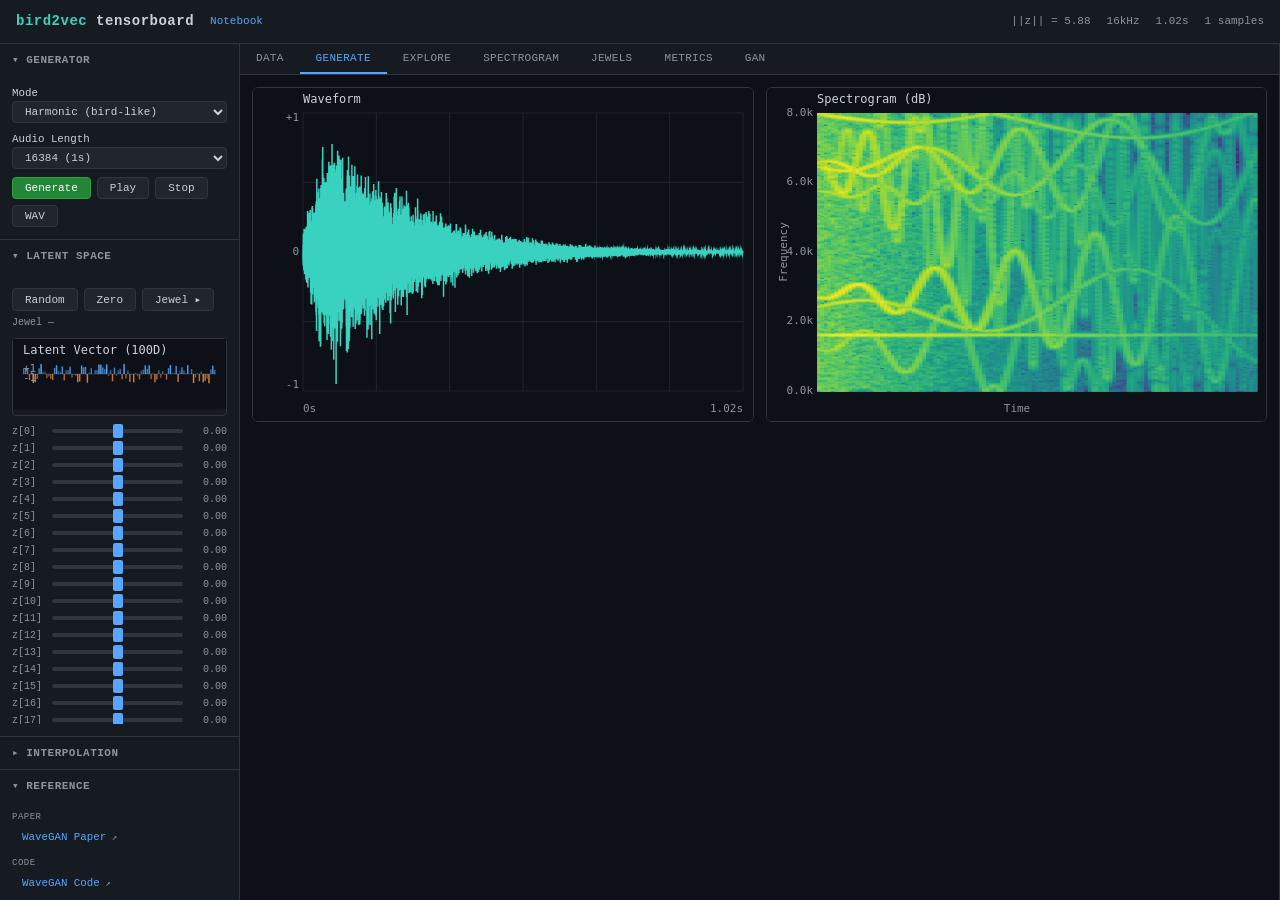
==== index.html @ 1464837a "feat: pak manifest + tetra-pak dashboard + GAN tab + extinct-bird preset - pak.toml/pak.json declare" ====
<!DOCTYPE html>
<html lang="en">
<head>
  <meta charset="UTF-8">
  <meta name="viewport" content="width=device-width, initial-scale=1.0">
  <title>bird2vec — TensorBoard Lite</title>
  <link rel="stylesheet" href="css/style.css">
</head>
<body>
<div class="app">

  <!-- Header -->
  <header class="header">
    <h1><span>bird2vec</span> tensorboard</h1>
    <a href="notebook.html" style="color:var(--blue);text-decoration:none;font-size:11px">Notebook</a>
    <div id="stats"></div>
  </header>

  <!-- Main -->
  <div class="main">

    <!-- Sidebar -->
    <aside class="sidebar" id="sidebar">
      <div class="sidebar-handle" id="sidebar-handle"></div>

      <!-- Generator -->
      <details class="section" open>
        <summary>Generator</summary>
        <div class="section-body">
          <label>Mode</label>
          <select id="gen-mode">
            <option value="harmonic" selected>Harmonic (bird-like)</option>
            <option value="wavegan">WaveGAN (deterministic)</option>
          </select>

          <label style="margin-top:8px;display:block">Audio Length</label>
          <select id="audio-length">
            <option value="8192">8192 (0.5s)</option>
            <option value="16384" selected>16384 (1s)</option>
            <option value="32768">32768 (2s)</option>
          </select>

          <div class="btn-row">
            <button class="btn btn-primary" id="btn-generate">Generate</button>
            <button class="btn" id="btn-play">Play</button>
            <button class="btn" id="btn-stop">Stop</button>
            <button class="btn" id="btn-download">WAV</button>
          </div>
        </div>
      </details>

      <!-- Latent Vector -->
      <details class="section" open>
        <summary>Latent Space</summary>
        <div class="section-body">
          <div class="btn-row">
            <button class="btn" id="btn-randomize">Random</button>
            <button class="btn" id="btn-zero">Zero</button>
            <button class="btn" id="btn-jewel-next">Jewel ▸</button>
          </div>
          <div id="jewel-label" style="font-size:10px;color:var(--text-muted);margin-top:4px">Jewel —</div>

          <div class="latent-preview">
            <canvas id="canvas-latent" width="200" height="60"></canvas>
          </div>

          <div id="dim-sliders" style="margin-top:8px;max-height:300px;overflow-y:auto"></div>
        </div>
      </details>

      <!-- Interpolation -->
      <details class="section">
        <summary>Interpolation</summary>
        <div class="section-body">
          <div class="info">
            Interpolates between Jewel A (current) and Jewel B.<br>
            Use <code>Jewel ▸</code> to set endpoints.
          </div>
          <div class="interp-row" style="margin-top:8px">
            <label>t</label>
            <input type="range" id="interp-slider" min="0" max="1" step="0.01" value="0">
            <span class="interp-val" id="interp-val">0.00</span>
          </div>
        </div>
      </details>

      <!-- Reference Links -->
      <details class="section" open>
        <summary>Reference</summary>
        <div class="section-body">
          <div id="ref-links"></div>
        </div>
      </details>

      <!-- Info -->
      <details class="section">
        <summary>About</summary>
        <div class="section-body info">
          <p><strong>bird2vec</strong> — latent space audio synthesis</p>
          <p style="margin-top:6px">
            100D latent → generator → audio waveform.
            Based on WaveGAN.
          </p>
          <p style="margin-top:6px;color:var(--text-muted)">
            Keys: 1-7 tabs · Esc close panel
          </p>
        </div>
      </details>
    </aside>

    <!-- Content + Wiki panel wrapper -->
    <div class="content-wrap">

    <!-- Content -->
    <div class="content">

      <!-- Tab bar -->
      <nav class="tab-bar">
        <button class="tab-btn" data-tab="data">Data</button>
        <button class="tab-btn active" data-tab="generate">Generate</button>
        <button class="tab-btn" data-tab="explore">Explore</button>
        <button class="tab-btn" data-tab="spectrogram">Spectrogram</button>
        <button class="tab-btn" data-tab="jewels">Jewels</button>
        <button class="tab-btn" data-tab="metrics">Metrics</button>
        <button class="tab-btn" data-tab="gan">GAN</button>
      </nav>

      <!-- Tab content -->
      <div class="tab-content">

        <!-- Data tab -->
        <div class="tab-pane" id="tab-data">
          <div class="data-section">
            <h3 class="section-title">Xeno-Canto Bird Recordings (API v3)</h3>
            <div class="search-row" style="margin-bottom:6px">
              <input type="password" id="xc-key" class="text-input" placeholder="API key (xeno-canto.org account)" style="flex:0 0 180px">
            </div>
            <div class="search-row">
              <input type="text" id="xc-query" class="text-input" placeholder='en:"common blackbird"' value='en:"common blackbird"'>
              <button class="btn btn-primary" id="btn-xc-search">Search</button>
            </div>
            <div class="info" style="margin-top:4px">Tags: <code>en:</code> <code>gen:</code> <code>sp:</code> <code>cnt:</code> <code>q:</code> <code>type:song</code></div>
            <div id="xc-results" class="xc-results"></div>
          </div>

          <div class="data-section">
            <h3 class="section-title">Extinct & Critically Endangered <span style="color:var(--text-muted);font-weight:normal">— voices to preserve</span></h3>
            <div class="info" style="margin-bottom:8px">
              One-click load curated species. This pak's existing checkpoint
              (<code>wgtrain-stream-kauai-6-2sec</code>) was trained on Kauaʻi field
              recordings — these species share that acoustic context. Recording
              the latent space of a bird that no longer sings is the point of
              "tubes of dust."
            </div>
            <div id="extinct-chips" class="btn-row" style="flex-wrap:wrap;gap:6px"></div>
            <div class="info" style="margin-top:6px;font-size:10px">
              ▸ Clicking a chip populates the search box and runs the query · then use <strong>+ Add</strong> on each result, or <strong>Add all</strong> below to bulk-ingest at quality A.
            </div>
            <div class="btn-row" style="margin-top:6px">
              <button class="btn" id="btn-xc-add-all">Add all results to dataset</button>
              <button class="btn" id="btn-extinct-prep">Recommend prep settings</button>
            </div>
            <div id="extinct-prep-out" class="info" style="margin-top:6px"></div>
          </div>

          <div class="data-section">
            <h3 class="section-title">Local Audio Files</h3>
            <div class="info" style="margin-bottom:8px">WAV, MP3, OGG, FLAC — decoded and sliced into training chunks</div>
            <label class="file-label">
              <input type="file" id="file-input" accept="audio/*" multiple hidden>
              <span class="btn">Choose Files</span>
            </label>
          </div>

          <div class="data-section">
            <h3 class="section-title">Synthetic Data</h3>
            <div class="synth-row">
              <label>Samples</label>
              <input type="number" id="synthetic-count" class="text-input" value="50" min="1" max="500" style="width:80px">
              <button class="btn" id="btn-synthetic">Generate</button>
            </div>
          </div>

          <div class="data-section">
            <h3 class="section-title">Dataset</h3>
            <div id="dataset-info"><span class="info">No training data loaded</span></div>
            <div class="btn-row" style="margin-top:8px">
              <button class="btn" id="btn-clear-data">Clear All</button>
            </div>
          </div>

          <div class="canvas-row" style="margin-top:12px">
            <div class="canvas-wrap">
              <canvas id="canvas-data-preview" height="180"></canvas>
            </div>
            <div class="canvas-wrap">
              <canvas id="canvas-data-spec" height="180"></canvas>
            </div>
          </div>

          <div id="data-status" class="data-status"></div>
        </div>

        <!-- Generate tab -->
        <div class="tab-pane active" id="tab-generate">
          <div class="canvas-row">
            <div class="canvas-wrap">
              <canvas id="canvas-waveform" height="200"></canvas>
            </div>
            <div class="canvas-wrap">
              <canvas id="canvas-spectrogram" height="200"></canvas>
            </div>
          </div>
        </div>

        <!-- Explore tab -->
        <div class="tab-pane" id="tab-explore">
          <div class="canvas-row">
            <div class="canvas-wrap">
              <canvas id="canvas-scatter" height="250"></canvas>
            </div>
            <div class="canvas-wrap">
              <canvas id="canvas-interp" height="250"></canvas>
            </div>
          </div>
        </div>

        <!-- Spectrogram tab -->
        <div class="tab-pane" id="tab-spectrogram">
          <div class="canvas-wrap canvas-full">
            <canvas id="canvas-spec-full" height="400"></canvas>
          </div>
        </div>

        <!-- Jewels tab -->
        <div class="tab-pane" id="tab-jewels">
          <div class="jewel-grid" id="jewel-grid"></div>
        </div>

        <!-- Metrics tab -->
        <div class="tab-pane" id="tab-metrics">
          <div class="canvas-row">
            <div class="canvas-wrap">
              <canvas id="canvas-loss" height="200"></canvas>
            </div>
            <div class="canvas-wrap">
              <canvas id="canvas-hist" height="200"></canvas>
            </div>
          </div>
          <div class="info" style="margin-top:8px">
            Metrics populate during training. Use the generator to explore the
            latent space and listen to how different z vectors sound.
          </div>
        </div>

        <!-- GAN tab — annotated WaveGAN architecture -->
        <div class="tab-pane" id="tab-gan">
          <div class="data-section">
            <h3 class="section-title">Architecture · WaveGAN (Donahue, McAuley, Puckette · 2018 · <a href="https://arxiv.org/abs/1802.04208" target="_blank" rel="noopener" style="color:var(--blue)">arXiv:1802.04208</a>)</h3>
            <div class="info" style="margin-bottom:8px">
              Confirmed from <code>wavegan_generate.ipynb</code> + <code>bird2vec_generate.ipynb</code>: loads <code>wavegan-v1</code> checkpoints, latent <code>z ∈ R<sup>100</sup></code> ~ U[−1,1], generator emits 16384-sample raw waveform at 16 kHz (~1 s). Trained on the Kauaʻi field-recording set (<code>wgtrain-stream-kauai-6-2sec</code>). Not wav2vec 2.0 (contrastive SSL); not VAE.
            </div>

            <svg viewBox="0 0 880 360" style="width:100%;height:auto;background:var(--bg-inset);border:1px solid var(--border);border-radius:4px" xmlns="http://www.w3.org/2000/svg">
              <defs>
                <marker id="arr" viewBox="0 0 10 10" refX="9" refY="5" markerWidth="6" markerHeight="6" orient="auto">
                  <path d="M0,0 L10,5 L0,10 z" fill="#8b949e"/>
                </marker>
                <style>
                  .lbl { fill:#c9d1d9; font:11px 'SF Mono',Consolas,monospace; }
                  .sub { fill:#8b949e; font:9px 'SF Mono',Consolas,monospace; }
                  .ttl { fill:#58a6ff; font:bold 12px 'SF Mono',Consolas,monospace; }
                  .red { fill:#f85149; font:bold 12px 'SF Mono',Consolas,monospace; }
                  .blk { fill:#161b22; stroke:#30363d; }
                  .blkG { fill:#1b2a1d; stroke:#3fb950; }
                  .blkD { fill:#2a1c1c; stroke:#f85149; }
                  .blkZ { fill:#1b1e2a; stroke:#bc8cff; }
                  .blkY { fill:#2a261a; stroke:#f0883e; }
                </style>
              </defs>

              <!-- Generator row -->
              <text x="20" y="28" class="ttl">Generator  G(z) — 1D transposed convolutions, kernel=25, stride=4</text>

              <rect x="20" y="50" width="80" height="60" rx="3" class="blkZ"/>
              <text x="60" y="78" text-anchor="middle" class="lbl">z</text>
              <text x="60" y="94" text-anchor="middle" class="sub">[100]  U[−1,1]</text>

              <line x1="100" y1="80" x2="130" y2="80" stroke="#8b949e" marker-end="url(#arr)"/>

              <rect x="130" y="50" width="100" height="60" rx="3" class="blkG"/>
              <text x="180" y="74" text-anchor="middle" class="lbl">Dense + Reshape</text>
              <text x="180" y="90" text-anchor="middle" class="sub">[16, 1024]</text>
              <text x="180" y="103" text-anchor="middle" class="sub">ReLU</text>

              <line x1="230" y1="80" x2="258" y2="80" stroke="#8b949e" marker-end="url(#arr)"/>

              <rect x="258" y="50" width="92" height="60" rx="3" class="blkG"/>
              <text x="304" y="74" text-anchor="middle" class="lbl">TConv1D ×4↑</text>
              <text x="304" y="90" text-anchor="middle" class="sub">[64, 512]</text>
              <text x="304" y="103" text-anchor="middle" class="sub">ReLU</text>

              <line x1="350" y1="80" x2="378" y2="80" stroke="#8b949e" marker-end="url(#arr)"/>

              <rect x="378" y="50" width="92" height="60" rx="3" class="blkG"/>
              <text x="424" y="74" text-anchor="middle" class="lbl">TConv1D ×4↑</text>
              <text x="424" y="90" text-anchor="middle" class="sub">[256, 256]</text>
              <text x="424" y="103" text-anchor="middle" class="sub">ReLU</text>

              <line x1="470" y1="80" x2="498" y2="80" stroke="#8b949e" marker-end="url(#arr)"/>

              <rect x="498" y="50" width="92" height="60" rx="3" class="blkG"/>
              <text x="544" y="74" text-anchor="middle" class="lbl">TConv1D ×4↑</text>
              <text x="544" y="90" text-anchor="middle" class="sub">[1024, 128]</text>
              <text x="544" y="103" text-anchor="middle" class="sub">ReLU</text>

              <line x1="590" y1="80" x2="618" y2="80" stroke="#8b949e" marker-end="url(#arr)"/>

              <rect x="618" y="50" width="92" height="60" rx="3" class="blkG"/>
              <text x="664" y="74" text-anchor="middle" class="lbl">TConv1D ×4↑</text>
              <text x="664" y="90" text-anchor="middle" class="sub">[4096, 64]</text>
              <text x="664" y="103" text-anchor="middle" class="sub">ReLU</text>

              <line x1="710" y1="80" x2="738" y2="80" stroke="#8b949e" marker-end="url(#arr)"/>

              <rect x="738" y="50" width="120" height="60" rx="3" class="blkY"/>
              <text x="798" y="74" text-anchor="middle" class="lbl">TConv1D ×4↑ · tanh</text>
              <text x="798" y="90" text-anchor="middle" class="sub">G_z [16384, 1]</text>
              <text x="798" y="103" text-anchor="middle" class="sub">16 kHz · ~1 s</text>

              <!-- Adversarial loss arrow -->
              <line x1="798" y1="110" x2="798" y2="180" stroke="#8b949e" stroke-dasharray="3,3"/>
              <text x="808" y="148" class="sub">fake</text>

              <!-- Real path -->
              <rect x="20" y="180" width="120" height="40" rx="3" class="blk"/>
              <text x="80" y="198" text-anchor="middle" class="lbl">Real audio x</text>
              <text x="80" y="212" text-anchor="middle" class="sub">[16384, 1] · 16 kHz</text>
              <line x1="140" y1="200" x2="170" y2="200" stroke="#8b949e" marker-end="url(#arr)"/>

              <!-- Discriminator row -->
              <text x="170" y="174" class="ttl">Discriminator  D(x)  —  strided 1D convs · Phase Shuffle · LeakyReLU(0.2)</text>

              <rect x="170" y="185" width="80" height="40" rx="3" class="blkD"/>
              <text x="210" y="200" text-anchor="middle" class="sub">Conv1D ↓4</text>
              <text x="210" y="214" text-anchor="middle" class="sub">[4096,64]</text>

              <rect x="260" y="185" width="80" height="40" rx="3" class="blkD"/>
              <text x="300" y="200" text-anchor="middle" class="sub">Conv1D ↓4 + PS</text>
              <text x="300" y="214" text-anchor="middle" class="sub">[1024,128]</text>

              <rect x="350" y="185" width="80" height="40" rx="3" class="blkD"/>
              <text x="390" y="200" text-anchor="middle" class="sub">Conv1D ↓4 + PS</text>
              <text x="390" y="214" text-anchor="middle" class="sub">[256,256]</text>

              <rect x="440" y="185" width="80" height="40" rx="3" class="blkD"/>
              <text x="480" y="200" text-anchor="middle" class="sub">Conv1D ↓4 + PS</text>
              <text x="480" y="214" text-anchor="middle" class="sub">[64,512]</text>

              <rect x="530" y="185" width="80" height="40" rx="3" class="blkD"/>
              <text x="570" y="200" text-anchor="middle" class="sub">Conv1D ↓4</text>
              <text x="570" y="214" text-anchor="middle" class="sub">[16,1024]</text>

              <rect x="620" y="185" width="120" height="40" rx="3" class="blkD"/>
              <text x="680" y="200" text-anchor="middle" class="lbl">Dense → scalar</text>
              <text x="680" y="214" text-anchor="middle" class="sub">D(·) ∈ ℝ</text>

              <line x1="740" y1="205" x2="780" y2="205" stroke="#8b949e" marker-end="url(#arr)"/>
              <rect x="780" y="185" width="80" height="40" rx="3" class="blkY"/>
              <text x="820" y="207" text-anchor="middle" class="red">WGAN-GP</text>

              <!-- Phase shuffle note -->
              <text x="20" y="265" class="ttl">Notes</text>
              <text x="20" y="285" class="lbl">• Phase Shuffle (n=2):</text>
              <text x="180" y="285" class="sub">randomly shifts each D feature map by k ∈ [−2,+2] samples — kills the checkerboard artifact tell.</text>
              <text x="20" y="303" class="lbl">• Loss:</text>
              <text x="80" y="303" class="sub">min<sub>G</sub> max<sub>D</sub> 𝔼[D(x)] − 𝔼[D(G(z))]  +  λ · 𝔼[(‖∇<sub>x̂</sub>D(x̂)‖₂ − 1)²]   (Wasserstein + gradient penalty, λ=10)</text>
              <text x="20" y="321" class="lbl">• Inference:</text>
              <text x="80" y="321" class="sub">only G runs · tensors <code style="fill:#c9d1d9">z:0</code> → <code>G_z:0</code> in the TF1 graph · 64 "jewels" sampled per batch in the notebook.</text>
              <text x="20" y="339" class="lbl">• Dataset here:</text>
              <text x="105" y="339" class="sub">Kauaʻi forest stream + bird recordings · 2-sec clips · trained ~2403 steps (<code>wgtrain-stream-kauai-6-2sec</code>).</text>
            </svg>

            <div class="info" style="margin-top:10px">
              <strong>Confirmation:</strong> The earlier link (arXiv:2210.15310, <em>wav2vec 2.0 for music</em>) does <em>not</em> match this codebase. WaveGAN is generative-adversarial (G vs D, WGAN-GP loss); wav2vec 2.0 is contrastive self-supervised (encoder → transformer → quantizer). Different families. This pak is WaveGAN.
            </div>
          </div>
        </div>

      </div>
    </div>

  </div>

    <!-- Wiki/Reference panel (right side) -->
    <aside class="wiki-panel" id="wiki-panel">
      <div class="panel-handle panel-handle-left" id="wiki-handle"></div>
      <div class="wiki-header">
        <span id="wiki-title">Reference</span>
        <button class="btn-sm" id="wiki-close">✕</button>
      </div>
      <div class="wiki-body" id="wiki-body"></div>
    </aside>

  </div> <!-- /content-wrap -->
</div>

<script type="module" src="js/main.js"></script>
</body>
</html>
---- css/style.css ----
/* bird2vec — GitHub dark theme (fftnn pattern) */
*,*::before,*::after{box-sizing:border-box;margin:0;padding:0}

:root {
  --bg: #0d1117;
  --bg-alt: #161b22;
  --bg-inset: #010409;
  --border: #30363d;
  --text: #c9d1d9;
  --text-muted: #8b949e;
  --blue: #58a6ff;
  --green: #3fb950;
  --red: #f85149;
  --orange: #f0883e;
  --purple: #bc8cff;
  --cyan: #39d2c0;
  --sidebar-w: 240px;
  --header-h: 44px;
  --font: 'SF Mono', Consolas, 'Liberation Mono', Menlo, monospace;
}

html, body {
  height: 100%;
  background: var(--bg);
  color: var(--text);
  font: 12px/1.5 var(--font);
  overflow: hidden;
}

/* Layout */
.app {
  display: flex;
  flex-direction: column;
  height: 100vh;
}

/* Header */
.header {
  height: var(--header-h);
  background: var(--bg-alt);
  border-bottom: 1px solid var(--border);
  display: flex;
  align-items: center;
  padding: 0 16px;
  gap: 16px;
  flex-shrink: 0;
}

.header h1 {
  font-size: 14px;
  font-weight: 600;
  color: var(--text);
  letter-spacing: 0.5px;
}

.header h1 span { color: var(--cyan); }

#stats {
  display: flex;
  gap: 16px;
  margin-left: auto;
  color: var(--text-muted);
  font-size: 11px;
}
#stats span { white-space: nowrap; }

/* Main area */
.main {
  display: flex;
  flex: 1;
  overflow: hidden;
}

/* Content + wiki wrapper */
.content-wrap {
  flex: 1;
  display: flex;
  overflow: hidden;
}

/* Sidebar */
.sidebar {
  width: var(--sidebar-w);
  min-width: 180px;
  max-width: 500px;
  background: var(--bg-alt);
  border-right: 1px solid var(--border);
  overflow-y: auto;
  flex-shrink: 0;
  position: relative;
}

.sidebar-handle {
  position: absolute;
  top: 0; right: -3px;
  width: 6px; height: 100%;
  cursor: col-resize;
  z-index: 10;
}
.sidebar-handle:hover { background: var(--blue); opacity: 0.3; }

/* Sidebar adaptive text — compact mode hides long labels */
.sidebar.compact .section summary { font-size: 10px; letter-spacing: 0; }
.sidebar.compact .btn { padding: 3px 8px; font-size: 10px; }
.sidebar.compact .info { font-size: 10px; }

/* Sidebar scrollbar */
/* Unified dark scrollbars — match GitHub dark theme across every scrollable */
* { scrollbar-width: thin; scrollbar-color: var(--border) var(--bg-alt); }
*::-webkit-scrollbar { width: 8px; height: 8px; }
*::-webkit-scrollbar-track { background: var(--bg-alt); }
*::-webkit-scrollbar-thumb { background: var(--border); border-radius: 4px; border: 2px solid var(--bg-alt); }
*::-webkit-scrollbar-thumb:hover { background: #484f58; }
*::-webkit-scrollbar-corner { background: var(--bg-alt); }

/* Accordion sections */
.section { border-bottom: 1px solid var(--border); }

.section summary {
  padding: 8px 12px;
  cursor: pointer;
  font-size: 11px;
  font-weight: 600;
  text-transform: uppercase;
  letter-spacing: 0.5px;
  color: var(--text-muted);
  user-select: none;
  list-style: none;
}
.section summary::before {
  content: '▸ ';
  display: inline;
}
.section[open] summary::before { content: '▾ '; }

.section-body { padding: 8px 12px 12px; }

/* Buttons */
.btn {
  background: #21262d;
  border: 1px solid var(--border);
  color: var(--text);
  padding: 4px 12px;
  border-radius: 4px;
  cursor: pointer;
  font: 11px var(--font);
  transition: background 0.15s;
}
.btn:hover { background: #30363d; }

.btn-primary {
  background: #238636;
  border-color: #2ea043;
  color: #fff;
}
.btn-primary:hover { background: #2ea043; }

.btn-sm {
  background: #21262d;
  border: 1px solid var(--border);
  color: var(--text-muted);
  padding: 2px 8px;
  border-radius: 3px;
  cursor: pointer;
  font: 10px var(--font);
}
.btn-sm:hover { background: #30363d; color: var(--text); }

.btn-row {
  display: flex;
  gap: 6px;
  margin-top: 8px;
  flex-wrap: wrap;
}

/* Range sliders */
input[type="range"] {
  -webkit-appearance: none;
  width: 100%;
  height: 4px;
  background: var(--border);
  border-radius: 2px;
  outline: none;
}
input[type="range"]::-webkit-slider-thumb {
  -webkit-appearance: none;
  width: 10px; height: 14px;
  background: var(--blue);
  border-radius: 2px;
  cursor: pointer;
}

/* Dim sliders */
.dim-row {
  display: grid;
  grid-template-columns: 36px 1fr 40px;
  align-items: center;
  gap: 4px;
  margin-bottom: 2px;
}
.dim-row label {
  font-size: 10px;
  color: var(--text-muted);
}
.dim-val {
  font-size: 10px;
  color: var(--text-muted);
  text-align: right;
}

/* Select */
select {
  background: #21262d;
  border: 1px solid var(--border);
  color: var(--text);
  padding: 3px 8px;
  border-radius: 4px;
  font: 11px var(--font);
  width: 100%;
}

/* Content area */
.content {
  flex: 1;
  display: flex;
  flex-direction: column;
  overflow: hidden;
}

/* Tabs */
.tab-bar {
  display: flex;
  border-bottom: 1px solid var(--border);
  background: var(--bg-alt);
  flex-shrink: 0;
}

.tab-btn {
  padding: 8px 16px;
  background: none;
  border: none;
  border-bottom: 2px solid transparent;
  color: var(--text-muted);
  cursor: pointer;
  font: 11px var(--font);
  text-transform: uppercase;
  letter-spacing: 0.3px;
  transition: color 0.15s, border-color 0.15s;
}
.tab-btn:hover { color: var(--text); }
.tab-btn.active {
  color: var(--blue);
  border-bottom-color: var(--blue);
}

/* Tab panes */
.tab-content {
  flex: 1;
  overflow: auto;
  position: relative;
}

.tab-pane {
  display: none;
  padding: 12px;
  height: 100%;
}
.tab-pane.active { display: flex; flex-direction: column; gap: 12px; }

/* Canvas containers */
.canvas-wrap {
  background: var(--bg-inset);
  border: 1px solid var(--border);
  border-radius: 6px;
  overflow: hidden;
  position: relative;
}
.canvas-wrap canvas {
  display: block;
  width: 100%;
}

.canvas-row {
  display: grid;
  grid-template-columns: 1fr 1fr;
  gap: 12px;
}

.canvas-full { flex: 1; min-height: 200px; }

/* Jewel grid */
.jewel-grid {
  display: grid;
  grid-template-columns: repeat(auto-fill, minmax(220px, 1fr));
  gap: 10px;
}

.jewel-card {
  background: var(--bg-alt);
  border: 1px solid var(--border);
  border-radius: 6px;
  padding: 8px;
  display: flex;
  flex-direction: column;
  gap: 4px;
}
.jewel-card canvas { width: 100%; height: 80px; }
.jewel-info {
  font-size: 10px;
  color: var(--text-muted);
  display: flex;
  justify-content: space-between;
  align-items: center;
}

/* Latent bar canvas in sidebar */
.latent-preview {
  border: 1px solid var(--border);
  border-radius: 4px;
  margin-top: 8px;
}
.latent-preview canvas { width: 100%; height: 60px; }

/* Interp controls */
.interp-row {
  display: flex;
  align-items: center;
  gap: 8px;
}
.interp-row label { white-space: nowrap; font-size: 11px; }
.interp-row input[type="range"] { flex: 1; }
.interp-val { font-size: 11px; color: var(--cyan); min-width: 36px; text-align: right; }

/* Info text */
.info {
  font-size: 11px;
  color: var(--text-muted);
  line-height: 1.6;
}
.info code {
  background: var(--bg-inset);
  padding: 1px 4px;
  border-radius: 3px;
  font-size: 10px;
}

/* Data tab */
.data-section {
  background: var(--bg-alt);
  border: 1px solid var(--border);
  border-radius: 6px;
  padding: 12px;
}

.section-title {
  font-size: 12px;
  font-weight: 600;
  color: var(--text);
  margin-bottom: 8px;
}

.search-row {
  display: flex;
  gap: 8px;
}

.text-input {
  background: var(--bg-inset);
  border: 1px solid var(--border);
  color: var(--text);
  padding: 4px 10px;
  border-radius: 4px;
  font: 11px var(--font);
  flex: 1;
  outline: none;
}
.text-input:focus { border-color: var(--blue); }

.xc-results {
  max-height: 240px;
  overflow-y: auto;
  margin-top: 8px;
}

.xc-row {
  display: flex;
  justify-content: space-between;
  align-items: center;
  padding: 6px 0;
  border-bottom: 1px solid var(--border);
}
.xc-row:last-child { border-bottom: none; }

.xc-info { flex: 1; min-width: 0; }
.xc-species {
  font-size: 11px;
  color: var(--text);
  display: block;
}
.xc-meta {
  font-size: 10px;
  color: var(--text-muted);
  display: block;
  overflow: hidden;
  text-overflow: ellipsis;
  white-space: nowrap;
}

.xc-actions {
  display: flex;
  gap: 4px;
  flex-shrink: 0;
  margin-left: 8px;
}

.synth-row {
  display: flex;
  align-items: center;
  gap: 8px;
}
.synth-row label { font-size: 11px; color: var(--text-muted); }

.file-label {
  cursor: pointer;
  display: inline-block;
}

.data-status {
  font-size: 11px;
  color: var(--cyan);
  padding: 6px 0;
  min-height: 20px;
}

.data-stats {
  display: flex;
  gap: 16px;
  font-size: 11px;
  color: var(--text);
  margin-bottom: 6px;
}

.data-species {
  display: flex;
  flex-wrap: wrap;
  gap: 4px;
}

.data-tag {
  background: var(--bg-inset);
  border: 1px solid var(--border);
  border-radius: 3px;
  padding: 1px 6px;
  font-size: 10px;
  color: var(--green);
}

/* Reference links in sidebar */
.ref-group { margin-bottom: 8px; }
.ref-tag {
  font-size: 9px;
  text-transform: uppercase;
  letter-spacing: 0.5px;
  color: var(--text-muted);
  margin-bottom: 2px;
}

.ref-link {
  display: block;
  padding: 3px 0 3px 8px;
  color: var(--blue);
  text-decoration: none;
  font-size: inherit;
  border-left: 2px solid transparent;
  transition: border-color 0.15s, color 0.15s;
}
.ref-link:hover {
  color: var(--cyan);
  border-left-color: var(--cyan);
}
.ref-link[data-type="wiki"]::after { content: ' ○'; font-size: 8px; color: var(--text-muted); }
.ref-link[data-type="iframe"]::after { content: ' ↗'; font-size: 9px; color: var(--text-muted); }

/* Panel drag handles */
.panel-handle-left {
  position: absolute;
  top: 0; left: -3px;
  width: 6px; height: 100%;
  cursor: col-resize;
  z-index: 10;
}
.panel-handle-left:hover { background: var(--blue); opacity: 0.3; }

/* Wiki panel (right side) */
.wiki-panel {
  width: 0;
  overflow: hidden;
  background: var(--bg-alt);
  border-left: 1px solid var(--border);
  display: flex;
  flex-direction: column;
  flex-shrink: 0;
  position: relative;
  transition: width 0.2s ease;
}
.wiki-panel.open {
  width: 40%;
  min-width: 200px;
  max-width: 80%;
}
.wiki-panel.dragging { transition: none; }

.wiki-header {
  display: flex;
  align-items: center;
  justify-content: space-between;
  padding: 8px 12px;
  border-bottom: 1px solid var(--border);
  flex-shrink: 0;
}
.wiki-header span {
  font-size: 12px;
  font-weight: 600;
  color: var(--text);
}

.wiki-body {
  flex: 1;
  overflow: auto;
}

.wiki-iframe {
  width: 100%;
  height: 100%;
  border: none;
  background: #fff;
}

/* Wiki styled content */
.wiki-content {
  padding: 16px;
  font-family: -apple-system, BlinkMacSystemFont, 'Segoe UI', sans-serif;
  font-size: 13px;
  line-height: 1.7;
  color: var(--text);
}
.wiki-content h2 {
  font-size: 18px;
  color: var(--text);
  margin: 0 0 12px;
  padding-bottom: 6px;
  border-bottom: 1px solid var(--border);
}
.wiki-content h3 {
  font-size: 14px;
  color: var(--text);
  margin: 16px 0 8px;
}
.wiki-content p { margin: 0 0 10px; }
.wiki-content ul, .wiki-content ol {
  margin: 0 0 10px;
  padding-left: 20px;
}
.wiki-content li { margin-bottom: 4px; }
.wiki-content code {
  background: var(--bg-inset);
  padding: 1px 5px;
  border-radius: 3px;
  font: 12px var(--font);
  color: var(--cyan);
}
.wiki-content pre {
  background: var(--bg-inset);
  border: 1px solid var(--border);
  border-radius: 4px;
  padding: 10px;
  font: 11px/1.6 var(--font);
  color: var(--text);
  overflow-x: auto;
  margin: 8px 0;
}
.wiki-content strong { color: var(--text); }
.wiki-content dt {
  font-weight: 600;
  color: var(--blue);
  margin-top: 8px;
}
.wiki-content dd {
  margin-left: 16px;
  margin-bottom: 4px;
  color: var(--text-muted);
}
.wiki-content table {
  width: 100%;
  border-collapse: collapse;
  margin: 8px 0;
  font-size: 11px;
}
.wiki-content th {
  text-align: left;
  padding: 4px 8px;
  border-bottom: 1px solid var(--border);
  color: var(--text-muted);
  font-weight: 600;
}
.wiki-content td {
  padding: 4px 8px;
  border-bottom: 1px solid var(--border);
}

/* Responsive */
@media (max-width: 768px) {
  .sidebar { width: 200px; }
  .canvas-row { grid-template-columns: 1fr; }
  .tab-btn { padding: 6px 10px; font-size: 10px; }
  .wiki-panel.open { width: 100%; min-width: 0; position: absolute; right: 0; top: 0; bottom: 0; z-index: 20; }
}
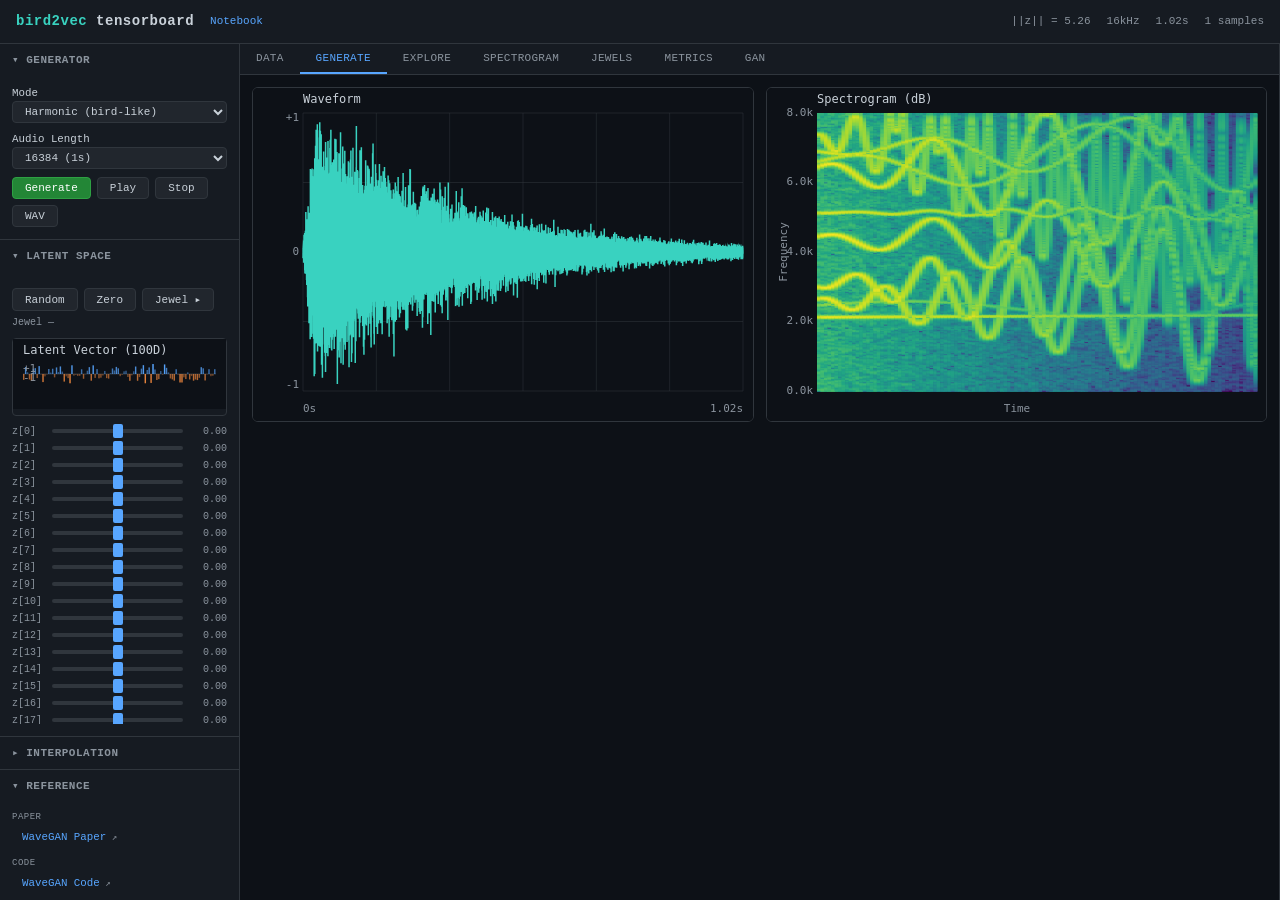
==== commit 813f344c: "feat(bird2vec): write CBP — every session is a coilboard run - js/cbp/cbp-client.js — browser-side C" ====
--- a/index.html
+++ b/index.html
@@ -250,6 +250,19 @@
           <div class="info" style="margin-top:8px">
             Metrics populate during training. Use the generator to explore the
             latent space and listen to how different z vectors sound.
+          </div>
+          <div class="data-section" style="margin-top:12px">
+            <h3 class="section-title">Coilboard (CBP v0.2)</h3>
+            <div class="info" style="margin-bottom:6px">
+              This iframe session is logging every <strong>Generate</strong> click as a CBP run
+              (<code>$TETRA_DIR/coilboard/db/&lt;ts&gt;.run.bird2vec-&lt;rand&gt;/</code>).
+              Each step writes <code>z</code> as an embedding plus the audio as a sample
+              with provenance — Coilboard can then chart, compare, and replay your exploration.
+            </div>
+            <div class="btn-row">
+              <button class="btn" id="btn-synthetic-train">Synthetic Train (200 steps)</button>
+              <button class="btn btn-primary" id="btn-open-coilboard">Open Coilboard ↗</button>
+            </div>
           </div>
         </div>
 
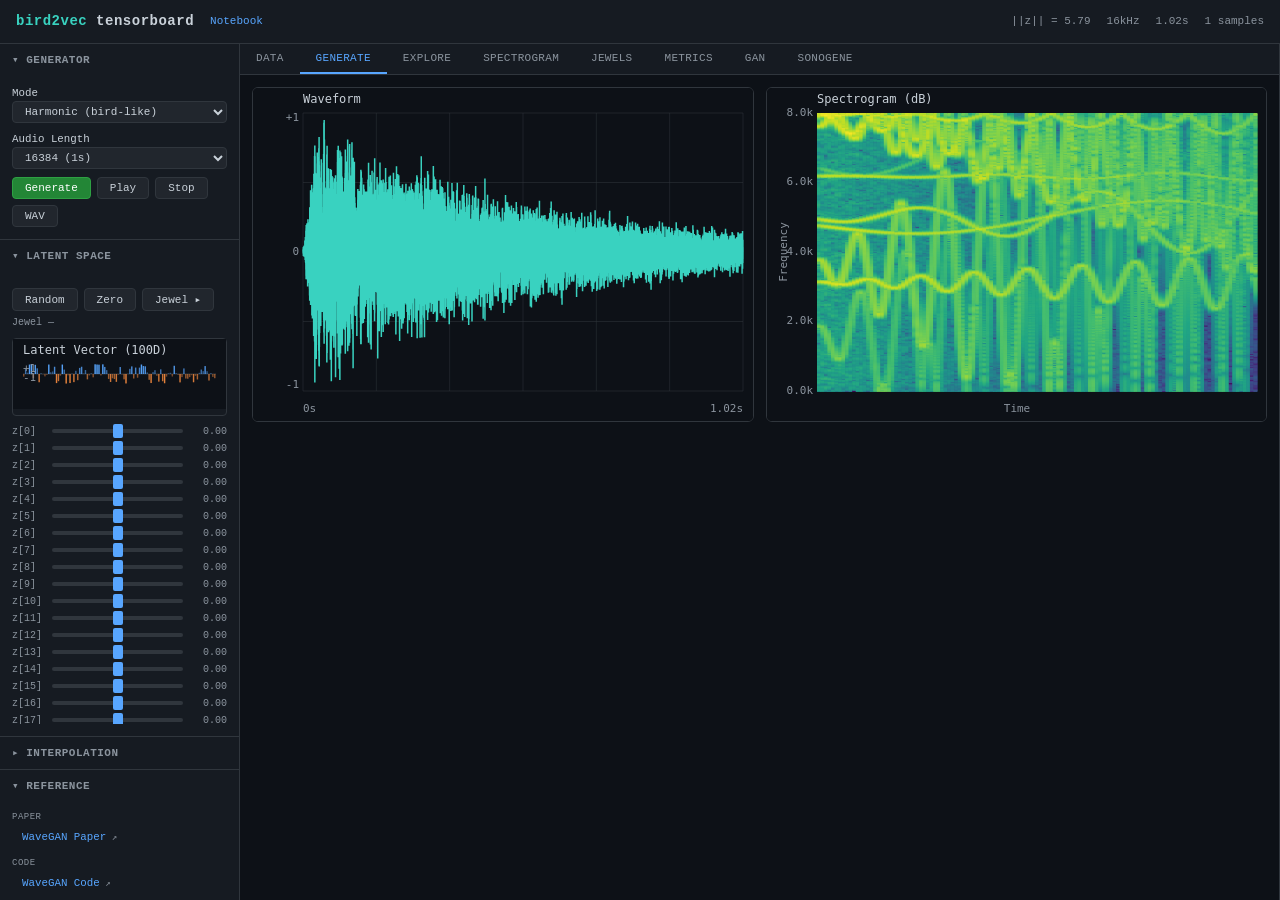
==== commit 18ea419e: "feat(sonogene): DNA-of-sound analyzer — new tab + extractor js/sonogene/extract.js extracts a struct" ====
--- a/index.html
+++ b/index.html
@@ -102,7 +102,7 @@
             Based on WaveGAN.
           </p>
           <p style="margin-top:6px;color:var(--text-muted)">
-            Keys: 1-7 tabs · Esc close panel
+            Keys: 1-8 tabs · Esc close panel
           </p>
         </div>
       </details>
@@ -123,6 +123,7 @@
         <button class="tab-btn" data-tab="jewels">Jewels</button>
         <button class="tab-btn" data-tab="metrics">Metrics</button>
         <button class="tab-btn" data-tab="gan">GAN</button>
+        <button class="tab-btn" data-tab="sonogene">Sonogene</button>
       </nav>
 
       <!-- Tab content -->
@@ -400,6 +401,9 @@
           </div>
         </div>
 
+        <!-- Sonogene tab — DNA of the sound -->
+        <div class="tab-pane" id="tab-sonogene"></div>
+
       </div>
     </div>
 
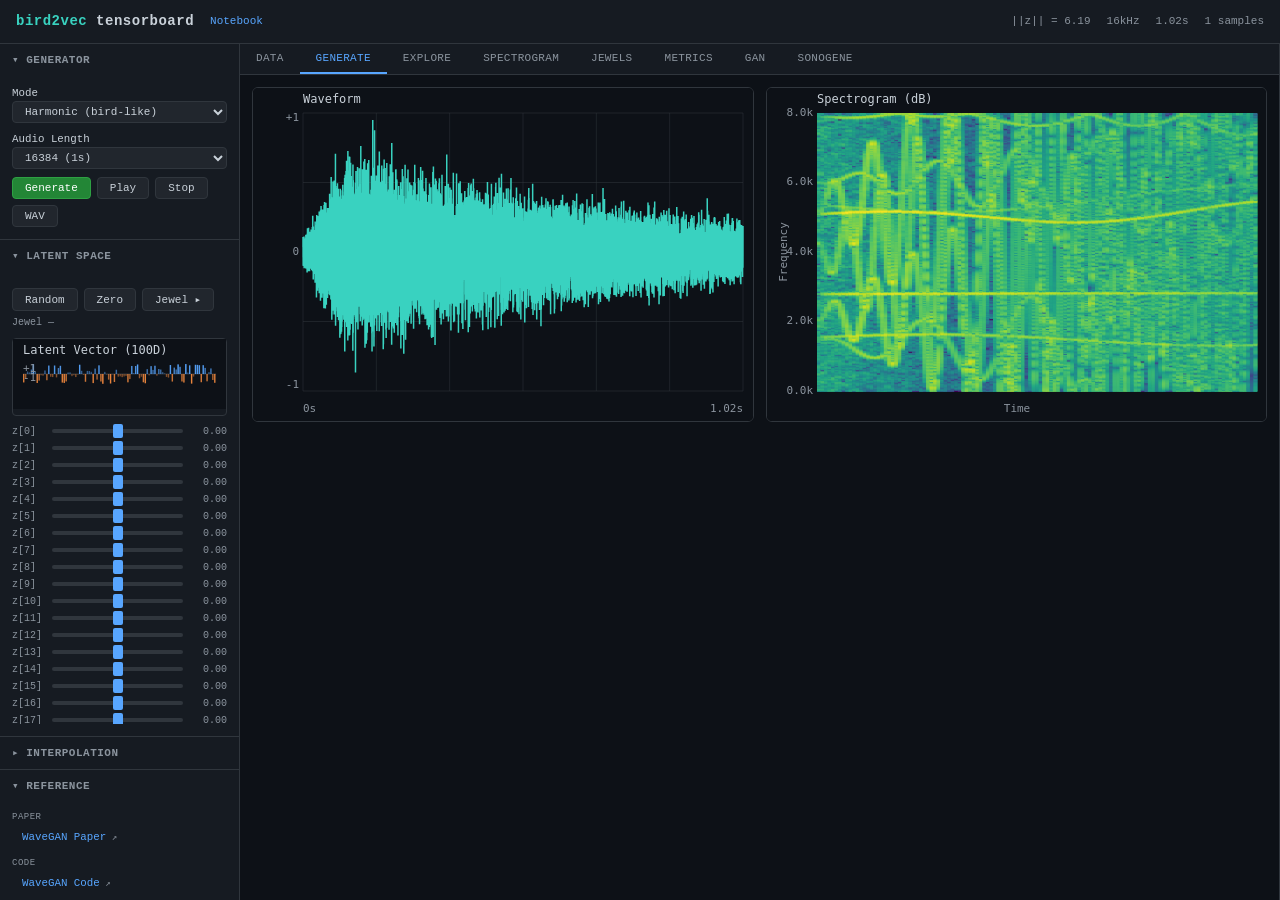
==== commit 04703b19: "feat(cbp): floating draggable Mini Coilboard inside bird2vec js/cbp/mini-panel.js — embeds the coilb" ====
--- a/index.html
+++ b/index.html
@@ -262,7 +262,8 @@
             </div>
             <div class="btn-row">
               <button class="btn" id="btn-synthetic-train">Synthetic Train (200 steps)</button>
-              <button class="btn btn-primary" id="btn-open-coilboard">Open Coilboard ↗</button>
+              <button class="btn btn-primary" id="btn-mini-coilboard">Mini Coilboard ▦</button>
+              <button class="btn" id="btn-open-coilboard">Full Coilboard ↗</button>
             </div>
           </div>
         </div>
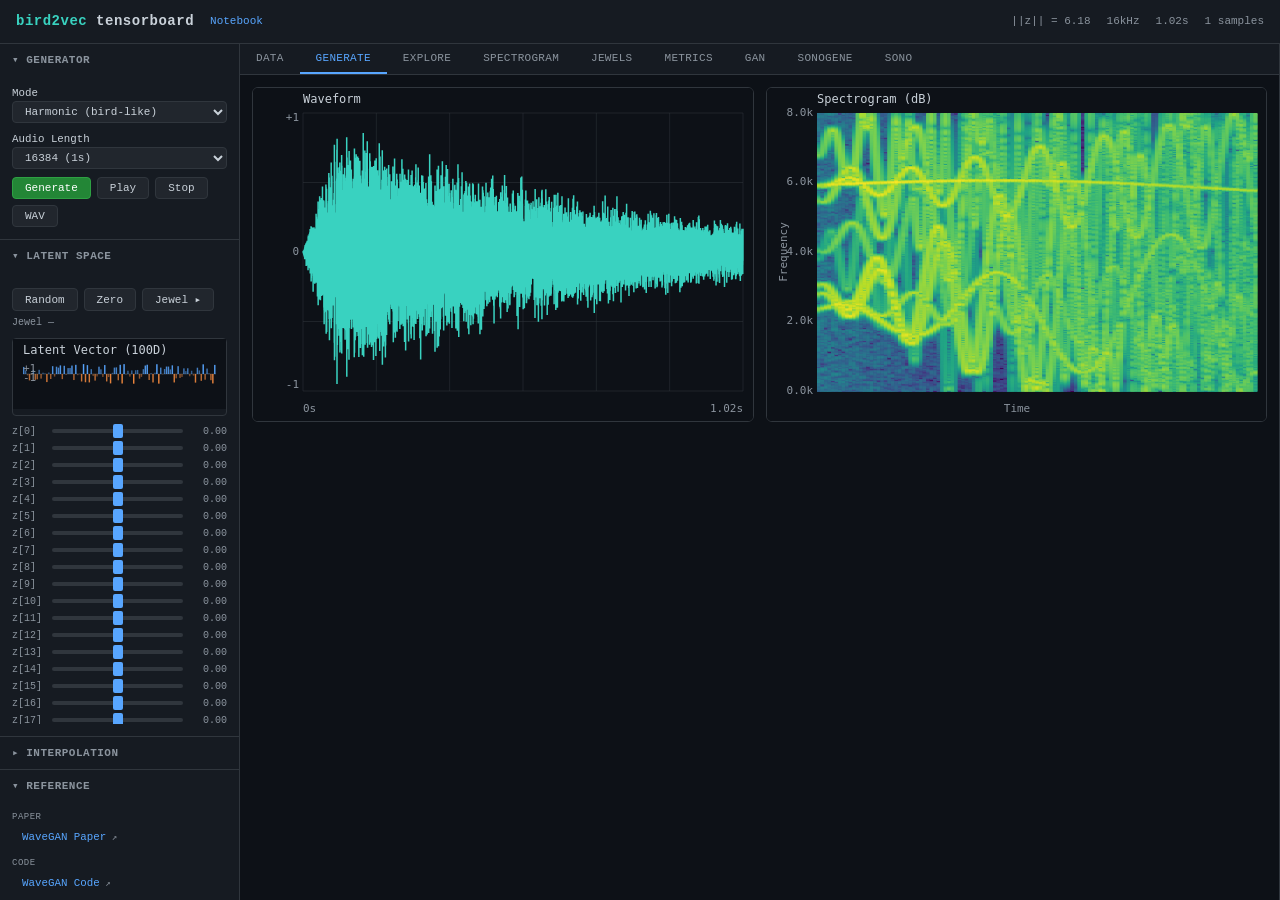
==== commit 4bf61dc5: "feat(sono): synthetic generator — sonogene → audio cloud → WaveGAN shard Sono has nothing to do with" ====
--- a/index.html
+++ b/index.html
@@ -102,7 +102,7 @@
             Based on WaveGAN.
           </p>
           <p style="margin-top:6px;color:var(--text-muted)">
-            Keys: 1-8 tabs · Esc close panel
+            Keys: 1-9 tabs · Esc close panel
           </p>
         </div>
       </details>
@@ -124,6 +124,7 @@
         <button class="tab-btn" data-tab="metrics">Metrics</button>
         <button class="tab-btn" data-tab="gan">GAN</button>
         <button class="tab-btn" data-tab="sonogene">Sonogene</button>
+        <button class="tab-btn" data-tab="sono">Sono</button>
       </nav>
 
       <!-- Tab content -->
@@ -405,6 +406,9 @@
         <!-- Sonogene tab — DNA of the sound -->
         <div class="tab-pane" id="tab-sonogene"></div>
 
+        <!-- Sono tab — synthetic generator for GAN training -->
+        <div class="tab-pane" id="tab-sono"></div>
+
       </div>
     </div>
 
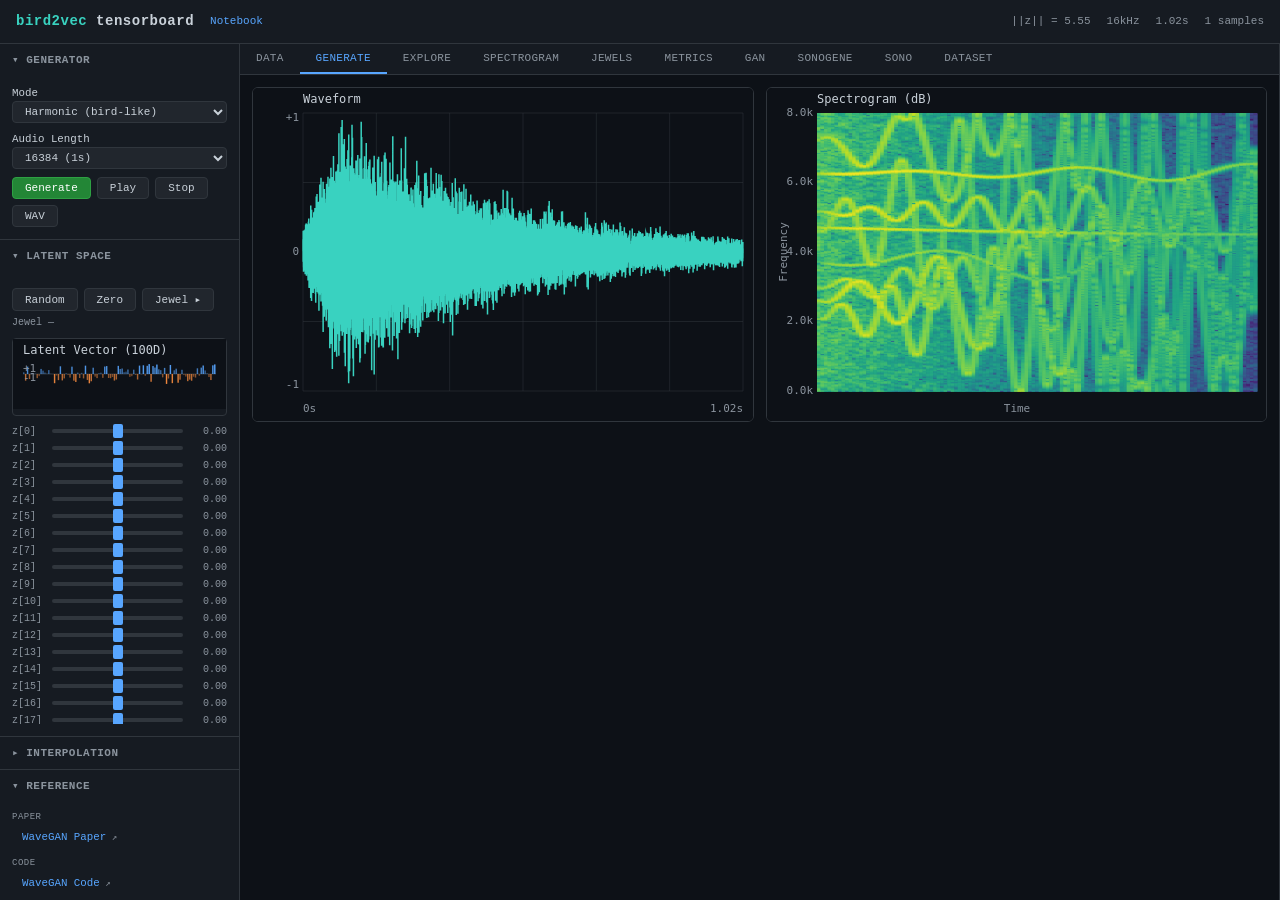
==== commit f663d5d9: "feat(dataset-builder): multi-archetype → HF-flavored dataset shard New tab: Dataset (load multiple s" ====
--- a/index.html
+++ b/index.html
@@ -102,7 +102,7 @@
             Based on WaveGAN.
           </p>
           <p style="margin-top:6px;color:var(--text-muted)">
-            Keys: 1-9 tabs · Esc close panel
+            Keys: 1-9+ tabs · Esc close panel
           </p>
         </div>
       </details>
@@ -125,6 +125,7 @@
         <button class="tab-btn" data-tab="gan">GAN</button>
         <button class="tab-btn" data-tab="sonogene">Sonogene</button>
         <button class="tab-btn" data-tab="sono">Sono</button>
+        <button class="tab-btn" data-tab="dataset">Dataset</button>
       </nav>
 
       <!-- Tab content -->
@@ -409,6 +410,9 @@
         <!-- Sono tab — synthetic generator for GAN training -->
         <div class="tab-pane" id="tab-sono"></div>
 
+        <!-- Dataset Builder tab — multi-archetype → HF-flavored dataset -->
+        <div class="tab-pane" id="tab-dataset"></div>
+
       </div>
     </div>
 
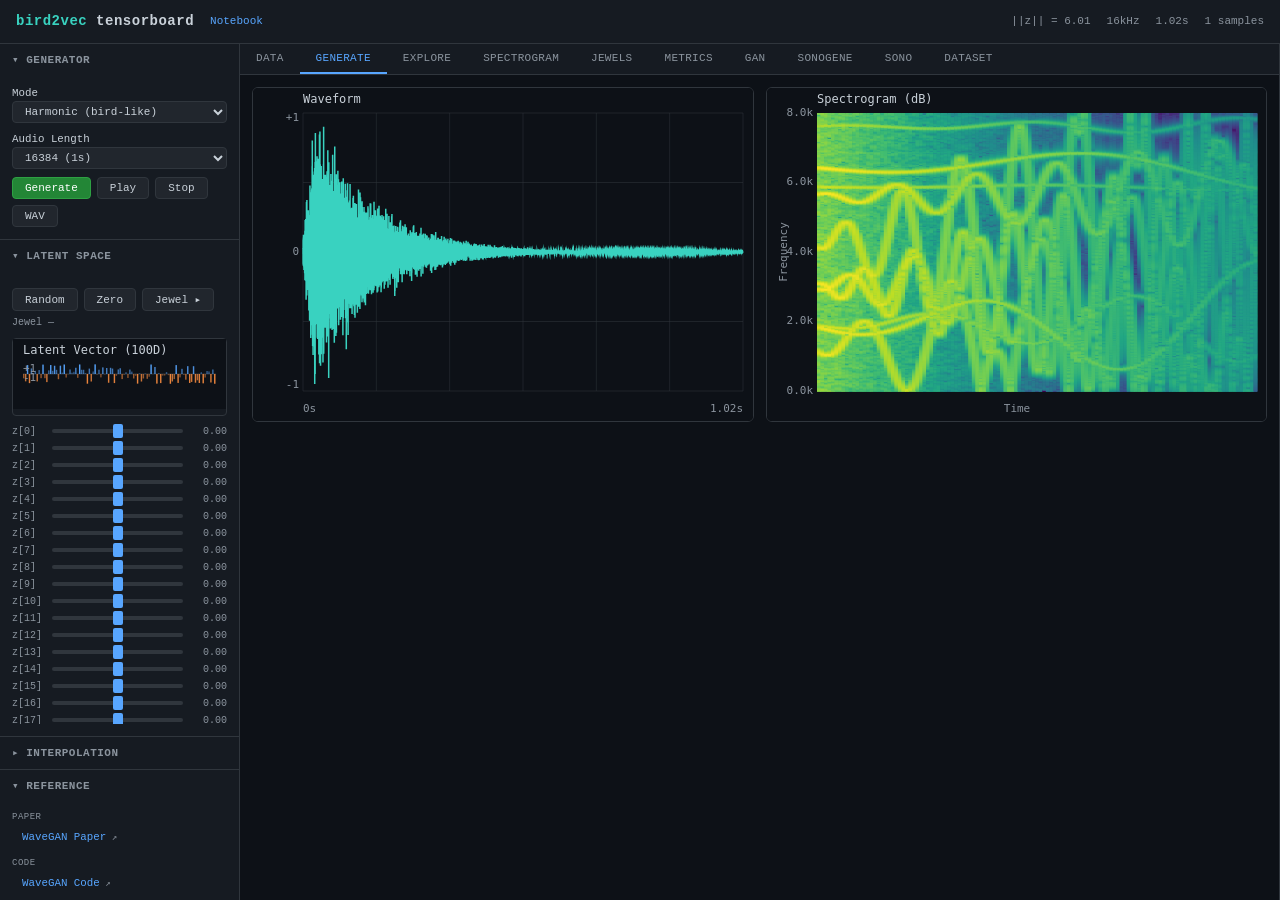
==== commit 7bd4aa9e: "ux(data-tab): tighten — guided flow, dataset status, Quickstart Before: six flat sections all the sa" ====
--- a/index.html
+++ b/index.html
@@ -133,75 +133,120 @@
 
         <!-- Data tab -->
         <div class="tab-pane" id="tab-data">
+
+          <!-- 1. Status bar — always visible -->
+          <div class="data-section" id="data-statusbar" style="position:sticky;top:0;z-index:3;background:var(--bg-alt);border:1px solid var(--border);border-radius:4px;padding:8px 10px">
+            <div style="display:flex;align-items:center;gap:10px;flex-wrap:wrap">
+              <strong style="color:var(--blue)">Dataset</strong>
+              <span id="dataset-info-inline" class="info">No training data loaded</span>
+              <span style="flex:1"></span>
+              <button class="btn" id="btn-clear-data">Clear all</button>
+            </div>
+          </div>
+
+          <!-- 2. Quickstart — the recommended one-click path -->
+          <div class="data-section" style="border:1px solid var(--blue);border-radius:4px;padding:12px;background:rgba(88,166,255,0.06)">
+            <div style="display:flex;align-items:flex-start;gap:10px">
+              <div style="flex:1">
+                <h3 class="section-title" style="color:var(--blue);margin-bottom:4px">▶ Quickstart · 2-species z-cruise demo</h3>
+                <div class="info" style="font-size:11px">
+                  400 chunks (200 whistler + 200 buzzer) synthesized from sonogene archetypes.
+                  No network, no API key, ~2 seconds. Ready to feed into WaveGAN training.
+                </div>
+              </div>
+              <button class="btn btn-primary" id="btn-quickstart" style="white-space:nowrap">Build & add</button>
+            </div>
+            <div id="quickstart-status" style="margin-top:6px;font-size:11px;color:var(--text-muted)"></div>
+          </div>
+
+          <!-- 3. Source picker — three options, expandable details -->
           <div class="data-section">
-            <h3 class="section-title">Xeno-Canto Bird Recordings (API v3)</h3>
-            <div class="search-row" style="margin-bottom:6px">
-              <input type="password" id="xc-key" class="text-input" placeholder="API key (xeno-canto.org account)" style="flex:0 0 180px">
-            </div>
-            <div class="search-row">
-              <input type="text" id="xc-query" class="text-input" placeholder='en:"common blackbird"' value='en:"common blackbird"'>
-              <button class="btn btn-primary" id="btn-xc-search">Search</button>
-            </div>
-            <div class="info" style="margin-top:4px">Tags: <code>en:</code> <code>gen:</code> <code>sp:</code> <code>cnt:</code> <code>q:</code> <code>type:song</code></div>
-            <div id="xc-results" class="xc-results"></div>
-          </div>
-
-          <div class="data-section">
-            <h3 class="section-title">Extinct & Critically Endangered <span style="color:var(--text-muted);font-weight:normal">— voices to preserve</span></h3>
-            <div class="info" style="margin-bottom:8px">
-              One-click load curated species. This pak's existing checkpoint
-              (<code>wgtrain-stream-kauai-6-2sec</code>) was trained on Kauaʻi field
-              recordings — these species share that acoustic context. Recording
-              the latent space of a bird that no longer sings is the point of
-              "tubes of dust."
-            </div>
-            <div id="extinct-chips" class="btn-row" style="flex-wrap:wrap;gap:6px"></div>
-            <div class="info" style="margin-top:6px;font-size:10px">
-              ▸ Clicking a chip populates the search box and runs the query · then use <strong>+ Add</strong> on each result, or <strong>Add all</strong> below to bulk-ingest at quality A.
-            </div>
-            <div class="btn-row" style="margin-top:6px">
-              <button class="btn" id="btn-xc-add-all">Add all results to dataset</button>
-              <button class="btn" id="btn-extinct-prep">Recommend prep settings</button>
-            </div>
-            <div id="extinct-prep-out" class="info" style="margin-top:6px"></div>
-          </div>
-
-          <div class="data-section">
-            <h3 class="section-title">Local Audio Files</h3>
-            <div class="info" style="margin-bottom:8px">WAV, MP3, OGG, FLAC — decoded and sliced into training chunks</div>
-            <label class="file-label">
-              <input type="file" id="file-input" accept="audio/*" multiple hidden>
-              <span class="btn">Choose Files</span>
-            </label>
-          </div>
-
-          <div class="data-section">
-            <h3 class="section-title">Synthetic Data</h3>
-            <div class="synth-row">
-              <label>Samples</label>
-              <input type="number" id="synthetic-count" class="text-input" value="50" min="1" max="500" style="width:80px">
-              <button class="btn" id="btn-synthetic">Generate</button>
-            </div>
-          </div>
-
-          <div class="data-section">
-            <h3 class="section-title">Dataset</h3>
-            <div id="dataset-info"><span class="info">No training data loaded</span></div>
-            <div class="btn-row" style="margin-top:8px">
-              <button class="btn" id="btn-clear-data">Clear All</button>
-            </div>
-          </div>
-
+            <h3 class="section-title" style="margin-bottom:6px">Or pick a source</h3>
+
+            <details class="source-card" data-source="synth">
+              <summary style="cursor:pointer;padding:8px 10px;border:1px solid var(--border);border-radius:4px;background:var(--bg-alt);user-select:none">
+                <span style="color:var(--purple);font-weight:bold">●</span>
+                <strong style="margin-left:6px">Sonogene archetypes</strong>
+                <span class="data-tag" style="margin-left:6px;background:var(--green);color:#000">recommended</span>
+                <span style="color:var(--text-muted);margin-left:6px;font-size:10px">parametric · no network · ~1 ms/chunk</span>
+              </summary>
+              <div style="padding:10px;border:1px solid var(--border);border-top:none;border-radius:0 0 4px 4px">
+                <div class="info" style="margin-bottom:8px">
+                  Sono takes a sonogene record and generates audio matching its
+                  parameter signature. Perturb it (σ) and you get a cloud of
+                  variations. → Use the <strong>Dataset</strong> tab for the full builder UI,
+                  or click below to load a preset and build immediately.
+                </div>
+                <div class="btn-row">
+                  <button class="btn btn-primary" data-quickbuild="birdcalls-2species">Build birdcalls-2species (400 chunks)</button>
+                  <button class="btn btn-primary" data-quickbuild="birdcalls-kauai">Build birdcalls-kauai (1000 chunks)</button>
+                </div>
+                <div id="synth-status" style="margin-top:6px;font-size:11px;color:var(--text-muted)"></div>
+                <div class="info" style="margin-top:6px;font-size:10px">
+                  Procedural data still uses Sono — for the original tone-burst synth,
+                  use <strong>Generate procedural</strong>:
+                  <input type="number" id="synthetic-count" class="text-input" value="50" min="1" max="500" style="width:60px;margin-left:4px">
+                  <button class="btn" id="btn-synthetic" style="margin-left:4px">Go</button>
+                </div>
+              </div>
+            </details>
+
+            <details class="source-card" data-source="xc" style="margin-top:6px">
+              <summary style="cursor:pointer;padding:8px 10px;border:1px solid var(--border);border-radius:4px;background:var(--bg-alt);user-select:none">
+                <span style="color:var(--orange);font-weight:bold">●</span>
+                <strong style="margin-left:6px">xeno-canto recordings</strong>
+                <span class="data-tag" id="xc-status-pill" style="margin-left:6px">checking…</span>
+                <span style="color:var(--text-muted);margin-left:6px;font-size:10px">real field recordings · needs API key</span>
+              </summary>
+              <div style="padding:10px;border:1px solid var(--border);border-top:none;border-radius:0 0 4px 4px">
+                <div id="xc-key-banner" style="font-size:10px;color:var(--text-muted);margin-bottom:8px"></div>
+                <div class="search-row" style="margin-bottom:4px">
+                  <input type="password" id="xc-key" class="text-input" placeholder="API key (xeno-canto.org account, optional if proxy has one)" style="flex:1">
+                </div>
+                <div class="search-row">
+                  <input type="text" id="xc-query" class="text-input" placeholder='gen:moho sp:braccatus q:A' value='gen:moho sp:braccatus q:A'>
+                  <button class="btn btn-primary" id="btn-xc-search">Search</button>
+                </div>
+                <div class="info" style="margin-top:4px;font-size:10px">Tags: <code>en:</code> <code>gen:</code> <code>sp:</code> <code>cnt:</code> <code>q:</code> <code>type:song</code></div>
+                <div id="xc-results" class="xc-results"></div>
+
+                <div style="margin-top:10px;border-top:1px solid var(--border);padding-top:8px">
+                  <div style="font-size:11px;color:var(--ink);margin-bottom:4px"><strong>Curated extinct & CR species</strong> — one-click load</div>
+                  <div id="extinct-chips" class="btn-row" style="flex-wrap:wrap;gap:4px"></div>
+                  <div class="btn-row" style="margin-top:6px">
+                    <button class="btn" id="btn-xc-add-all">Add all results</button>
+                    <button class="btn" id="btn-extinct-prep">Prep tips</button>
+                  </div>
+                  <div id="extinct-prep-out" class="info" style="margin-top:4px;font-size:10px"></div>
+                </div>
+              </div>
+            </details>
+
+            <details class="source-card" data-source="local" style="margin-top:6px">
+              <summary style="cursor:pointer;padding:8px 10px;border:1px solid var(--border);border-radius:4px;background:var(--bg-alt);user-select:none">
+                <span style="color:var(--cyan);font-weight:bold">●</span>
+                <strong style="margin-left:6px">Local audio files</strong>
+                <span style="color:var(--text-muted);margin-left:6px;font-size:10px">WAV / MP3 / OGG / FLAC · sliced into chunks</span>
+              </summary>
+              <div style="padding:10px;border:1px solid var(--border);border-top:none;border-radius:0 0 4px 4px">
+                <div class="info" style="margin-bottom:6px">Decoded at <code>state.sampleRate</code> Hz, sliced into <code>state.audioLength</code>-sample chunks (50% overlap).</div>
+                <label class="file-label">
+                  <input type="file" id="file-input" accept="audio/*" multiple hidden>
+                  <span class="btn btn-primary">Choose files…</span>
+                </label>
+              </div>
+            </details>
+          </div>
+
+          <!-- 4. Preview canvases — only shown when something's loaded -->
           <div class="canvas-row" style="margin-top:12px">
-            <div class="canvas-wrap">
-              <canvas id="canvas-data-preview" height="180"></canvas>
-            </div>
-            <div class="canvas-wrap">
-              <canvas id="canvas-data-spec" height="180"></canvas>
-            </div>
-          </div>
-
-          <div id="data-status" class="data-status"></div>
+            <div class="canvas-wrap"><canvas id="canvas-data-preview" height="160"></canvas></div>
+            <div class="canvas-wrap"><canvas id="canvas-data-spec"    height="160"></canvas></div>
+          </div>
+
+          <!-- Hidden detail panel used by older code paths -->
+          <div id="dataset-info" style="display:none"></div>
+          <div id="data-status" class="data-status" style="font-size:10px;color:var(--text-muted);margin-top:4px"></div>
         </div>
 
         <!-- Generate tab -->
